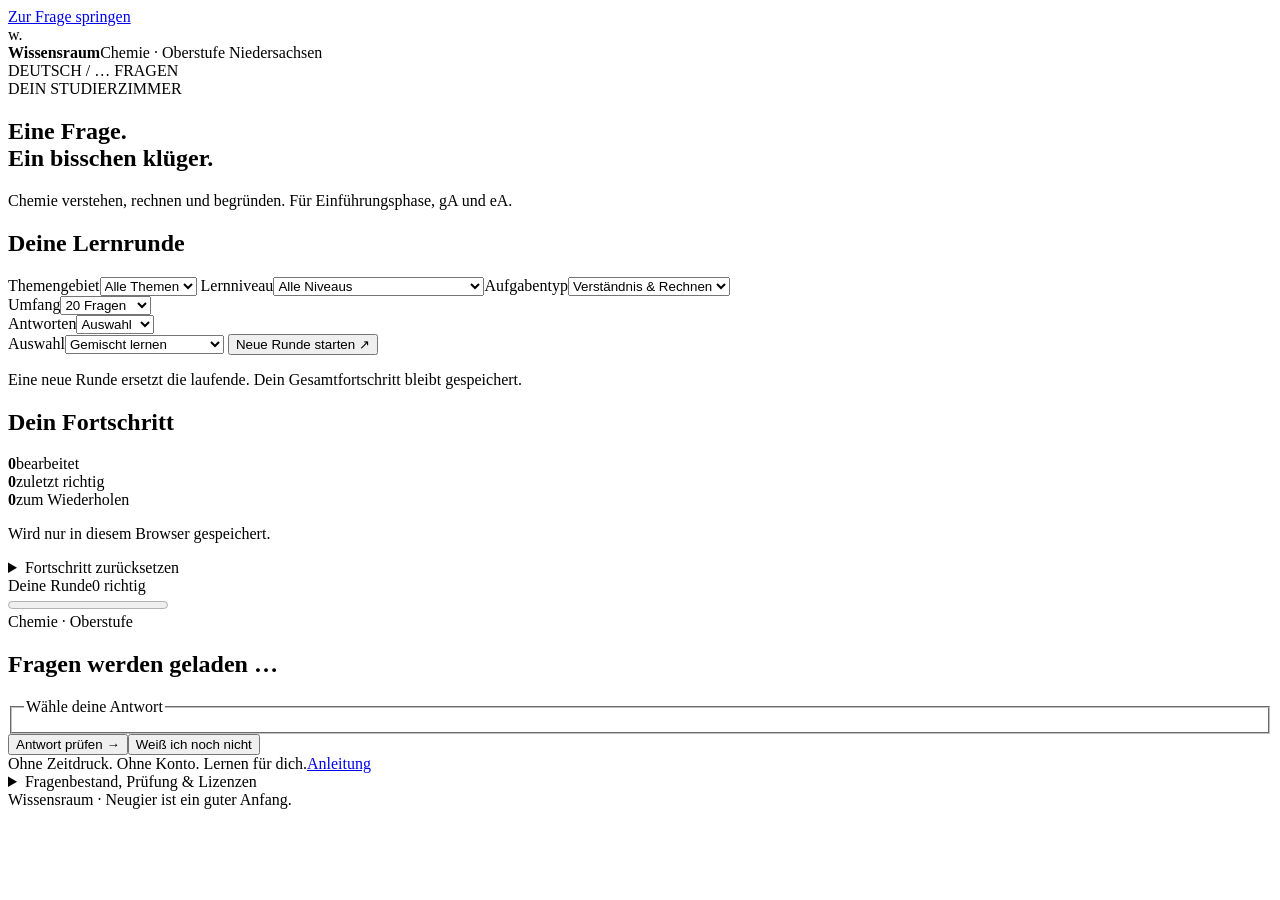
==== index.html @ 671491f4 "Organik überarbeiten: 120 neue Verständnisfragen und neutrale Überschriften 40 neue Struktur-/Reakti" ====
<!doctype html>
<html lang="de">
<head>
  <meta charset="utf-8">
  <meta name="viewport" content="width=device-width, initial-scale=1">
  <meta name="theme-color" content="#172e31">
  <meta name="description" content="2.000 Chemie-Übungsaufgaben für die Oberstufe in Niedersachsen. Direkt lernen, Antworten prüfen und Fehler wiederholen.">
  <title>Chemie-Oberstufen-Quiz · Niedersachsen</title>
  <link rel="icon" href="favicon.svg" type="image/svg+xml">
  <link rel="stylesheet" href="styles.css">
  <script defer src="questions.js"></script>
  <script defer src="engine.js"></script>
  <script defer src="app.js"></script>
</head>
<body>
  <a class="skip-link" href="#question">Zur Frage springen</a>
  <header class="masthead"><div class="brand"><span class="brand-mark" aria-hidden="true">w.</span><div><strong>Wissensraum</strong><span>Chemie · Oberstufe Niedersachsen</span></div></div><span class="edition">DEUTSCH <span aria-hidden="true">/</span> <span id="total-header">…</span> FRAGEN</span></header>
  <main class="layout">
    <aside class="sidebar" aria-label="Einstellungen und Lernfortschritt">
      <div class="eyebrow">DEIN STUDIERZIMMER</div><h1>Eine Frage.<br>Ein bisschen klüger.</h1>
      <p class="intro">Chemie verstehen, rechnen und begründen. Für Einführungsphase, gA und eA.</p>
      <form id="settings">
        <h2>Deine Lernrunde</h2>
        <label for="category">Themengebiet</label><select id="category" name="category"><option value="all">Alle Themen</option></select>
        <label for="level">Lernniveau</label><select id="level"><option value="all">Alle Niveaus</option><option value="E">Einführungsphase / Grundlagen</option><option value="gA">gA einschließlich Grundlagen</option><option value="eA">eA-Vertiefung</option></select><label for="kind">Aufgabentyp</label><select id="kind"><option value="all">Verständnis &amp; Rechnen</option><option value="Verständnis">Verständnis &amp; Struktur</option><option value="Rechenvariante">Rechenübungen</option></select><div class="settings-row"><div><label for="length">Umfang</label><select id="length"><option value="10">10 Fragen</option><option value="20" selected>20 Fragen</option><option value="50">50 Fragen</option><option value="all">Alle Fragen</option></select></div><div><label for="mode">Antworten</label><select id="mode"><option value="choice">Auswahl</option><option value="text">Eintippen</option></select></div></div>
        <label for="filter">Auswahl</label><select id="filter"><option value="all">Gemischt lernen</option><option value="unseen">Noch nicht beantwortet</option><option value="wrong">Fehler wiederholen</option></select>
        <button class="primary start" type="submit">Neue Runde starten <span aria-hidden="true">↗</span></button>
        <p class="small">Eine neue Runde ersetzt die laufende. Dein Gesamtfortschritt bleibt gespeichert.</p>
      </form>
      <section class="overall"><h2>Dein Fortschritt</h2><div class="stat-grid"><div><strong id="seen">0</strong><span>bearbeitet</span></div><div><strong id="mastered">0</strong><span>zuletzt richtig</span></div><div><strong id="mistakes">0</strong><span>zum Wiederholen</span></div></div><p class="small" id="storage-note">Wird nur in diesem Browser gespeichert.</p></section>
      <details class="reset"><summary>Fortschritt zurücksetzen</summary><p class="small">Löscht deine Antworten und die laufende Runde auf diesem Gerät.</p><button id="reset" type="button" class="text-button">Jetzt lokal zurücksetzen</button></details>
    </aside>
    <section class="workspace" aria-label="Quiz">
      <div class="round-bar"><span id="round-label">Deine Runde</span><span id="round-score">0 richtig</span></div>
      <progress id="round-progress" value="0" max="20" aria-label="Fortschritt dieser Runde"></progress>
      <p id="notice" role="status" class="notice" hidden></p>
      <article class="question-card" id="quiz-card">
        <div class="question-meta"><span class="topic-pill" id="topic">Chemie · Oberstufe</span><span class="question-number" id="number"></span></div>
        <p class="subtopic" id="subtopic" hidden></p>
        <h2 id="question" tabindex="-1">Fragen werden geladen …</h2>
        <form id="answer-form">
          <fieldset id="choices"><legend class="sr-only">Wähle deine Antwort</legend><div id="choice-list" class="choice-grid"></div></fieldset>
          <div id="text-answer" hidden><label for="answer">Deine Antwort</label><input id="answer" autocomplete="off" maxlength="500" placeholder="Was weißt du noch?" aria-describedby="matching-note"><p class="small" id="matching-note">Abgleich mit hinterlegten Antworten, keine KI-Bewertung. Gleichwertige Formulierungen kannst du nachträglich als richtig markieren.</p></div>
          <div class="answer-actions"><button class="primary" id="check" type="submit">Antwort prüfen <span aria-hidden="true">→</span></button><button id="reveal" class="quiet" type="button">Weiß ich noch nicht</button></div>
        </form>
        <section id="feedback" class="feedback" role="status" aria-live="polite" hidden><h3 id="feedback-title"></h3><p id="feedback-text"></p><p id="solution" class="solution"></p><button id="override" class="text-button" type="button" hidden>Meine Formulierung ist auch richtig</button></section>
        <details id="explanation" class="explanation" hidden><summary>Lösungsweg &amp; Themenbezug</summary><p id="explanation-text"></p><p id="source-links"></p><p class="small" id="source-note"></p></details>
        <div class="next-row" id="next-row" hidden><span class="small">In Ruhe nachlesen. Dann weiter.</span><button id="next" class="primary" type="button">Nächste Frage →</button></div>
      </article>
      <article class="question-card complete" id="complete" hidden><span class="completion-mark" aria-hidden="true">✓</span><p class="eyebrow">RUNDE ABGESCHLOSSEN</p><h2 id="complete-title" tabindex="-1">Gut, dass du dranbleibst.</h2><p id="complete-result"></p><div class="completion-actions"><button id="again" class="primary" type="button">Nächste Runde →</button><button id="repeat" class="quiet" type="button">Fehler dieser Runde üben</button></div></article>
      <div class="bottom-note"><span class="small">Ohne Zeitdruck. Ohne Konto. Lernen für dich.</span><a href="ANLEITUNG.html">Anleitung</a></div>
      <details class="about"><summary>Fragenbestand, Prüfung & Lizenzen</summary><div id="dataset-info"></div><p>Alle Fragen und Lösungen sind mitgeliefert. Beim Spielen werden keine externen Dienste abgefragt. Nur ein Klick auf einen Quellenlink öffnet die jeweilige Website.</p><p><a href="QUELLEN.md">Quellen und Lizenzhinweise</a> · <a href="PRUEFBERICHT.md">Umfang und Prüfgrenzen</a></p></details>
    </section>
  </main>
  <footer>Wissensraum <span aria-hidden="true">·</span> Neugier ist ein guter Anfang.</footer>
  <noscript><p class="notice">Bitte aktiviere JavaScript, um das Quiz zu spielen. Die App benötigt keine Installation.</p></noscript>
</body>
</html>
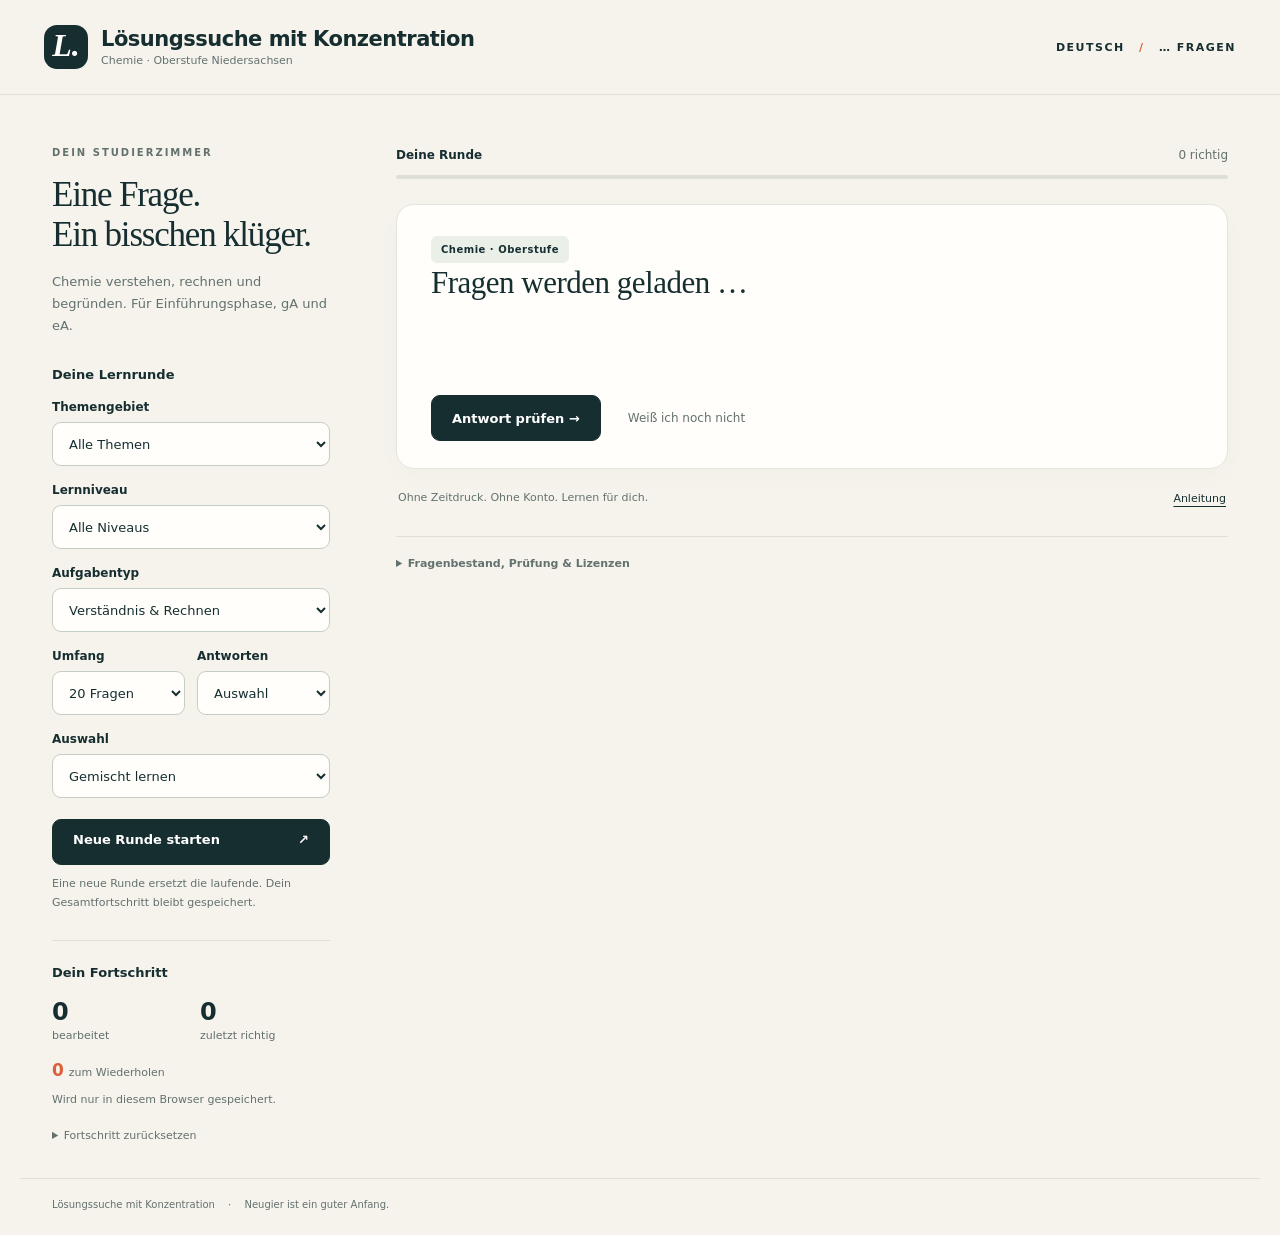
==== commit 604b690a: "Quiz in Lösungssuche mit Konzentration umbenennen" ====
--- a/index.html
+++ b/index.html
@@ -5,7 +5,7 @@
   <meta name="viewport" content="width=device-width, initial-scale=1">
   <meta name="theme-color" content="#172e31">
   <meta name="description" content="2.000 Chemie-Übungsaufgaben für die Oberstufe in Niedersachsen. Direkt lernen, Antworten prüfen und Fehler wiederholen.">
-  <title>Chemie-Oberstufen-Quiz · Niedersachsen</title>
+  <title>Lösungssuche mit Konzentration · Chemie</title>
   <link rel="icon" href="favicon.svg" type="image/svg+xml">
   <link rel="stylesheet" href="styles.css">
   <script defer src="questions.js"></script>
@@ -14,7 +14,7 @@
 </head>
 <body>
   <a class="skip-link" href="#question">Zur Frage springen</a>
-  <header class="masthead"><div class="brand"><span class="brand-mark" aria-hidden="true">w.</span><div><strong>Wissensraum</strong><span>Chemie · Oberstufe Niedersachsen</span></div></div><span class="edition">DEUTSCH <span aria-hidden="true">/</span> <span id="total-header">…</span> FRAGEN</span></header>
+  <header class="masthead"><div class="brand"><span class="brand-mark" aria-hidden="true">L.</span><div><strong>Lösungssuche mit Konzentration</strong><span>Chemie · Oberstufe Niedersachsen</span></div></div><span class="edition">DEUTSCH <span aria-hidden="true">/</span> <span id="total-header">…</span> FRAGEN</span></header>
   <main class="layout">
     <aside class="sidebar" aria-label="Einstellungen und Lernfortschritt">
       <div class="eyebrow">DEIN STUDIERZIMMER</div><h1>Eine Frage.<br>Ein bisschen klüger.</h1>
@@ -52,7 +52,7 @@
       <details class="about"><summary>Fragenbestand, Prüfung & Lizenzen</summary><div id="dataset-info"></div><p>Alle Fragen und Lösungen sind mitgeliefert. Beim Spielen werden keine externen Dienste abgefragt. Nur ein Klick auf einen Quellenlink öffnet die jeweilige Website.</p><p><a href="QUELLEN.md">Quellen und Lizenzhinweise</a> · <a href="PRUEFBERICHT.md">Umfang und Prüfgrenzen</a></p></details>
     </section>
   </main>
-  <footer>Wissensraum <span aria-hidden="true">·</span> Neugier ist ein guter Anfang.</footer>
+  <footer>Lösungssuche mit Konzentration <span aria-hidden="true">·</span> Neugier ist ein guter Anfang.</footer>
   <noscript><p class="notice">Bitte aktiviere JavaScript, um das Quiz zu spielen. Die App benötigt keine Installation.</p></noscript>
 </body>
 </html>
--- a/styles.css
+++ b/styles.css
@@ -0,0 +1,7 @@
+:root{color-scheme:light;--ink:#172e31;--muted:#63716f;--paper:#f5f3ec;--line:#dedfd5;--accent:#dc603e;--green:#176346;--red:#a33029;--white:#fffefa;font-family:Inter,ui-sans-serif,system-ui,-apple-system,BlinkMacSystemFont,"Segoe UI",sans-serif;color:var(--ink);background:var(--paper)}
+*{box-sizing:border-box}body{margin:0}button,input,select{font:inherit}button,select,summary{cursor:pointer}button,a,input,select,summary{-webkit-tap-highlight-color:transparent}button:focus-visible,a:focus-visible,select:focus-visible,input:focus-visible,summary:focus-visible{outline:3px solid var(--accent);outline-offset:4px}button{min-height:46px}button:disabled{cursor:default}a{color:var(--ink);text-underline-offset:4px}a:hover{color:var(--accent)}[hidden]{display:none!important}.masthead{max-width:1340px;margin:auto;display:flex;align-items:center;justify-content:space-between;padding:25px 44px;border-bottom:1px solid var(--line)}.brand{display:flex;align-items:center;gap:13px}.brand-mark{width:44px;height:44px;background:var(--ink);color:var(--white);border-radius:13px;font:italic bold 32px Georgia,serif;text-align:center;padding-top:2px}.brand strong{display:block;font-size:21px;letter-spacing:-.5px}.brand div>span{display:block;font-size:11px;color:var(--muted);margin-top:3px}.edition{font-size:11px;letter-spacing:1.5px;font-weight:650}.edition>span[aria-hidden]{color:var(--accent);margin:0 9px}.layout{max-width:1240px;display:grid;grid-template-columns:278px minmax(0,1fr);gap:66px;margin:52px auto 36px;padding:0 32px}.eyebrow{font-size:10px;letter-spacing:2px;font-weight:700;color:var(--muted)}h1{font:normal 35px/1.13 Georgia,serif;letter-spacing:-1.2px;margin:17px 0}.intro{font-size:13px;line-height:1.7;color:var(--muted);margin-bottom:30px}h2{margin:0}#settings h2,.overall h2{font-size:13px;margin:0 0 18px}label{font-size:12px;font-weight:600;display:block;margin:17px 0 8px}select,input{color:var(--ink);border:1px solid #c5cec4;background:var(--white);border-radius:9px;min-height:44px;padding:10px 12px;width:100%;font-size:13px}select{padding-right:22px}input{font-size:17px;min-height:55px}.settings-row{display:grid;grid-template-columns:1fr 1fr;gap:12px}.settings-row>div{min-width:0}.primary{background:var(--ink);color:white;border:1px solid var(--ink);border-radius:9px;padding:12px 20px;font-size:13px;font-weight:650;transition:background .15s}.primary:hover:not(:disabled){background:#2d4b4b}.primary:disabled{opacity:.45}.start{display:flex;width:100%;justify-content:space-between;margin-top:21px}.small{font-size:11px;line-height:1.65;color:var(--muted)}#settings .small{margin:10px 0}.overall{border-top:1px solid var(--line);margin-top:28px;padding-top:24px}.stat-grid{display:grid;grid-template-columns:1fr 1fr;gap:18px}.stat-grid div:last-child{grid-column:1/-1}.stat-grid strong{font-size:24px;display:block;font-weight:550}.stat-grid span{font-size:11px;color:var(--muted);display:block;margin-top:3px}.stat-grid div:last-child strong{display:inline-block;font-size:17px;margin-right:5px;color:var(--accent)}.stat-grid div:last-child span{display:inline}.reset{font-size:11px;color:var(--muted);margin-top:20px}.reset button{font-size:11px}.workspace{min-width:0}.round-bar{display:flex;justify-content:space-between;font-size:12px;margin:1px 0 13px}.round-bar span:first-child{font-weight:600}.round-bar span:last-child{color:var(--muted)}progress{display:block;width:100%;height:4px;border:0;border-radius:8px;overflow:hidden;background:#dedfd5;accent-color:var(--accent);margin-bottom:25px}progress::-webkit-progress-bar{background:#dedfd5}progress::-webkit-progress-value{background:var(--accent)}progress::-moz-progress-bar{background:var(--accent)}.question-card{background:var(--white);border:1px solid #e4e5dc;border-radius:18px;padding:31px 34px 27px;box-shadow:0 8px 28px #172e3105}.question-meta{display:flex;align-items:center;justify-content:space-between;gap:14px}.topic-pill{font-size:10px;font-weight:650;letter-spacing:.5px;background:#eaf0e8;border-radius:6px;padding:8px 10px}.question-number{font-size:11px;color:var(--muted)}.subtopic{font-size:11px;color:var(--muted);margin:25px 0 12px}#question{font:normal 31px/1.3 Georgia,serif;letter-spacing:-.5px;overflow-wrap:anywhere;margin:0 0 30px;min-height:78px}fieldset{margin:0;padding:0;border:0}.choice-grid{display:grid;grid-template-columns:1fr 1fr;gap:12px}.choice{position:relative;margin:0;display:flex;gap:12px;align-items:center;padding:15px 13px;border:1px solid var(--line);border-radius:10px;font-size:13px;line-height:1.45;min-height:70px;cursor:pointer;font-weight:450;overflow-wrap:anywhere}.choice input{position:absolute;width:1px;height:1px;min-height:0;opacity:0}.choice:has(input:focus-visible){outline:3px solid var(--accent);outline-offset:3px}.choice:hover:has(input:not(:disabled)){border-color:var(--ink);background:#f6f7f2}.choice:has(input:checked){border-color:var(--ink);background:#edf2ed}.choice-letter{flex:0 0 27px;display:grid;place-items:center;width:27px;height:27px;border:1px solid #d8dfd6;border-radius:6px;font-size:11px;color:var(--muted);font-weight:650}.choice:has(input:checked) .choice-letter{background:var(--ink);border-color:var(--ink);color:white}.choice.correct{border-color:#77ab85;background:#edf7ee}.choice.incorrect{border-color:#d5968a;background:#fff1eb}.choice:has(input:disabled){cursor:default}.answer-actions{display:flex;align-items:center;gap:18px;margin-top:24px}.quiet{background:transparent;border:1px solid transparent;padding:11px 8px;color:var(--muted);font-size:12px;border-radius:8px}.quiet:hover{color:var(--ink);background:#f0f1e9}.feedback{margin-top:24px;border-radius:10px;padding:18px 20px;background:#edf7ee;border:1px solid #d3e8d3}.feedback.wrong{background:#fff2ea;border-color:#eed0c0}.feedback h3{font-size:15px;margin:0 0 6px;color:var(--green)}.feedback.wrong h3{color:var(--red)}.feedback p{font-size:12px;line-height:1.6;margin:4px 0}.feedback .solution{font-size:18px;line-height:1.5;color:var(--ink);font-weight:600}.text-button{background:none;border:0;text-decoration:underline;text-underline-offset:3px;color:var(--ink);font-size:12px;padding:8px 0}.explanation{border-top:1px solid var(--line);margin-top:21px;padding-top:17px;font-size:12px;line-height:1.7}.explanation summary{font-weight:600}.explanation p{overflow-wrap:anywhere;white-space:pre-line}.explanation a{margin-right:14px}.next-row{display:flex;align-items:center;justify-content:space-between;gap:12px;margin-top:20px}.bottom-note{display:flex;justify-content:space-between;align-items:center;gap:16px;margin:20px 2px}.bottom-note a{font-size:11px}.about{border-top:1px solid var(--line);margin-top:29px;padding:18px 0;font-size:11px;line-height:1.7;color:var(--muted)}.about summary{font-weight:600}.about p{max-width:70ch}.notice{border:1px solid #e7c394;border-radius:9px;background:#fff5e5;padding:14px;font-size:13px;line-height:1.5}.complete{text-align:center;padding:50px 28px}.complete h2{font:normal 34px Georgia,serif;margin:20px 0}.complete p{font-size:14px;line-height:1.7}.complete .eyebrow{font-size:10px}.completion-mark{display:grid;place-items:center;width:66px;height:66px;margin:0 auto 23px;background:#e3eddc;color:var(--green);font-size:30px;border-radius:50%}.completion-actions{display:flex;justify-content:center;flex-wrap:wrap;gap:12px;margin-top:27px}footer{max-width:1240px;padding:20px 32px 25px;margin:auto;font-size:10px;color:var(--muted);border-top:1px solid var(--line)}footer span{margin:0 10px}.sr-only,.skip-link:not(:focus){position:absolute;width:1px;height:1px;padding:0;margin:-1px;overflow:hidden;clip:rect(0,0,0,0);white-space:nowrap;border:0}.skip-link:focus{position:absolute;top:8px;left:8px;padding:10px;background:white;z-index:9}
+@media(min-width:1400px){.layout{margin-top:65px}.question-card{padding:38px 40px}}@media(max-width:950px){.layout{gap:28px;grid-template-columns:240px minmax(0,1fr);padding:0 24px}.question-card{padding:25px}.choice-grid{grid-template-columns:1fr}#question{font-size:28px}.masthead{padding:22px 25px}}@media(max-width:700px){.masthead{padding:17px 18px}.brand strong{font-size:19px}.edition{font-size:9px;max-width:100px;text-align:right;line-height:1.7;letter-spacing:.5px}.layout{display:flex;flex-direction:column;gap:26px;margin:26px auto;padding:0 16px}.workspace{order:0}.sidebar{order:1;border-top:1px solid var(--line);padding:27px 7px 0}.sidebar .eyebrow,.sidebar h1,.sidebar .intro{display:none}.question-card{padding:23px 20px;border-radius:14px}.question-meta{gap:8px}.topic-pill{font-size:9px}#question{font-size:27px;min-height:0;margin-bottom:24px}.subtopic{margin-top:22px}.choice{min-height:58px}.choice-grid{gap:10px}.answer-actions{gap:9px;justify-content:space-between}.primary{padding:12px 15px}.next-row>.small{max-width:130px}.overall .stat-grid{grid-template-columns:1fr 1fr 1fr;gap:12px}.stat-grid div:last-child{grid-column:auto}.stat-grid div:last-child strong{display:block;font-size:24px}.stat-grid div:last-child span{display:block}.bottom-note{align-items:flex-start}.about{margin-top:20px}.settings-row{grid-template-columns:1fr 1fr}footer{margin:0 16px;padding:20px 0}.complete h2{font-size:29px}}
+@media(prefers-reduced-motion:reduce){*{scroll-behavior:auto!important;transition:none!important}}
+
+/* Allow the full quiz name to wrap on narrow screens. */
+.masthead{gap:18px}.brand{min-width:0}.brand-mark{flex-shrink:0}.brand strong{overflow-wrap:anywhere}.edition{flex-shrink:0}@media(max-width:700px){.brand strong{font-size:17px}.masthead{gap:12px}.edition{max-width:76px}}
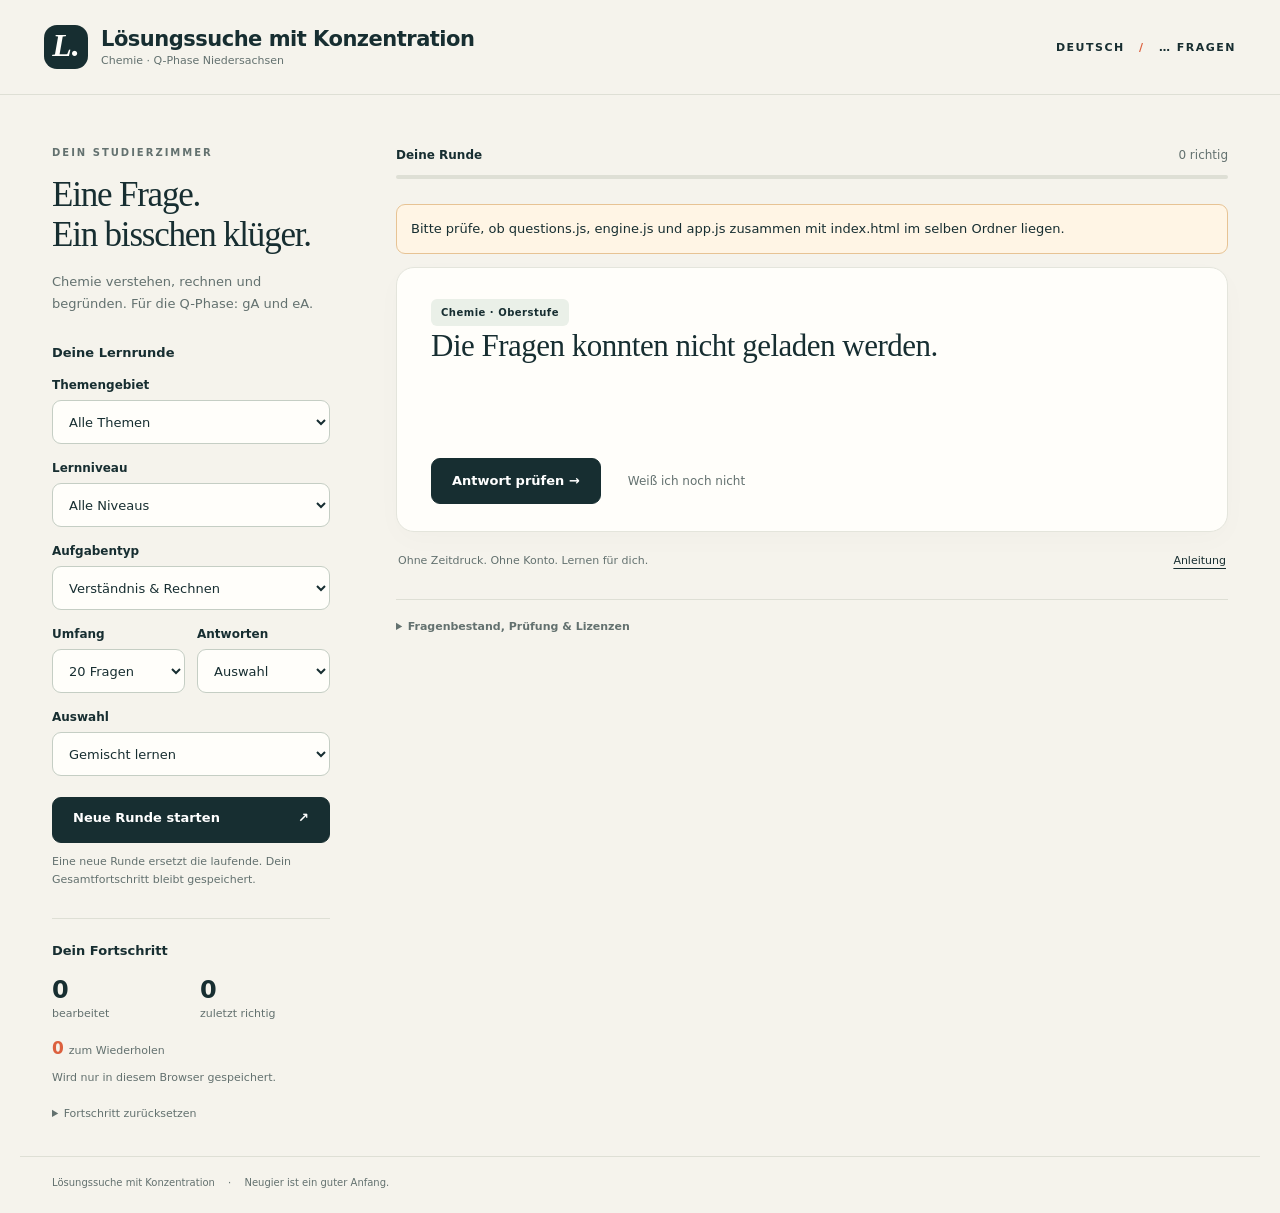
==== commit a527cb05: "Q-Phase: Halbjahre und 200 Naturstoff-/Nanofragen Themenauswahl mit Halbjahr 1–4 nach Kursplan. Stof" ====
--- a/index.html
+++ b/index.html
@@ -4,7 +4,7 @@
   <meta charset="utf-8">
   <meta name="viewport" content="width=device-width, initial-scale=1">
   <meta name="theme-color" content="#172e31">
-  <meta name="description" content="2.000 Chemie-Übungsaufgaben für die Oberstufe in Niedersachsen. Direkt lernen, Antworten prüfen und Fehler wiederholen.">
+  <meta name="description" content="2.000 Chemie-Übungsaufgaben für die Q-Phase in Niedersachsen. Direkt lernen, Antworten prüfen und Fehler wiederholen.">
   <title>Lösungssuche mit Konzentration · Chemie</title>
   <link rel="icon" href="favicon.svg" type="image/svg+xml">
   <link rel="stylesheet" href="styles.css">
@@ -14,15 +14,15 @@
 </head>
 <body>
   <a class="skip-link" href="#question">Zur Frage springen</a>
-  <header class="masthead"><div class="brand"><span class="brand-mark" aria-hidden="true">L.</span><div><strong>Lösungssuche mit Konzentration</strong><span>Chemie · Oberstufe Niedersachsen</span></div></div><span class="edition">DEUTSCH <span aria-hidden="true">/</span> <span id="total-header">…</span> FRAGEN</span></header>
+  <header class="masthead"><div class="brand"><span class="brand-mark" aria-hidden="true">L.</span><div><strong>Lösungssuche mit Konzentration</strong><span>Chemie · Q-Phase Niedersachsen</span></div></div><span class="edition">DEUTSCH <span aria-hidden="true">/</span> <span id="total-header">…</span> FRAGEN</span></header>
   <main class="layout">
     <aside class="sidebar" aria-label="Einstellungen und Lernfortschritt">
       <div class="eyebrow">DEIN STUDIERZIMMER</div><h1>Eine Frage.<br>Ein bisschen klüger.</h1>
-      <p class="intro">Chemie verstehen, rechnen und begründen. Für Einführungsphase, gA und eA.</p>
+      <p class="intro">Chemie verstehen, rechnen und begründen. Für die Q-Phase: gA und eA.</p>
       <form id="settings">
         <h2>Deine Lernrunde</h2>
         <label for="category">Themengebiet</label><select id="category" name="category"><option value="all">Alle Themen</option></select>
-        <label for="level">Lernniveau</label><select id="level"><option value="all">Alle Niveaus</option><option value="E">Einführungsphase / Grundlagen</option><option value="gA">gA einschließlich Grundlagen</option><option value="eA">eA-Vertiefung</option></select><label for="kind">Aufgabentyp</label><select id="kind"><option value="all">Verständnis &amp; Rechnen</option><option value="Verständnis">Verständnis &amp; Struktur</option><option value="Rechenvariante">Rechenübungen</option></select><div class="settings-row"><div><label for="length">Umfang</label><select id="length"><option value="10">10 Fragen</option><option value="20" selected>20 Fragen</option><option value="50">50 Fragen</option><option value="all">Alle Fragen</option></select></div><div><label for="mode">Antworten</label><select id="mode"><option value="choice">Auswahl</option><option value="text">Eintippen</option></select></div></div>
+        <label for="level">Lernniveau</label><select id="level"><option value="all">Alle Niveaus</option><option value="E">Grundlagen für die Q-Phase</option><option value="gA">gA einschließlich Grundlagen</option><option value="eA">eA-Vertiefung</option></select><label for="kind">Aufgabentyp</label><select id="kind"><option value="all">Verständnis &amp; Rechnen</option><option value="Verständnis">Verständnis &amp; Struktur</option><option value="Rechenvariante">Rechenübungen</option></select><div class="settings-row"><div><label for="length">Umfang</label><select id="length"><option value="10">10 Fragen</option><option value="20" selected>20 Fragen</option><option value="50">50 Fragen</option><option value="all">Alle Fragen</option></select></div><div><label for="mode">Antworten</label><select id="mode"><option value="choice">Auswahl</option><option value="text">Eintippen</option></select></div></div>
         <label for="filter">Auswahl</label><select id="filter"><option value="all">Gemischt lernen</option><option value="unseen">Noch nicht beantwortet</option><option value="wrong">Fehler wiederholen</option></select>
         <button class="primary start" type="submit">Neue Runde starten <span aria-hidden="true">↗</span></button>
         <p class="small">Eine neue Runde ersetzt die laufende. Dein Gesamtfortschritt bleibt gespeichert.</p>
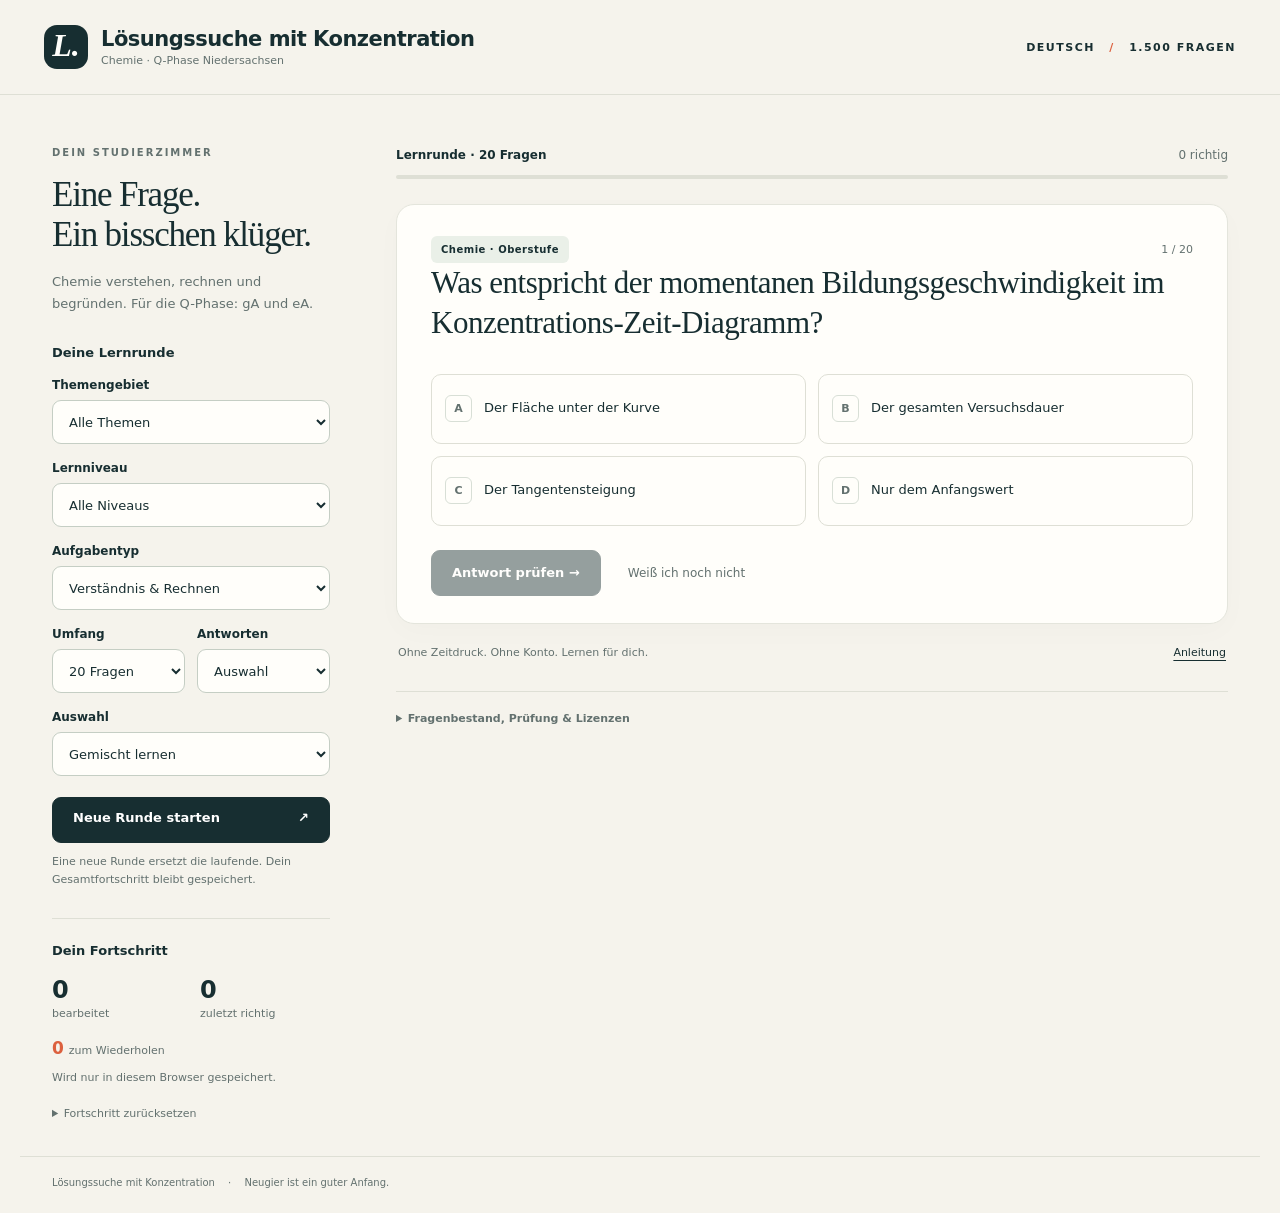
==== commit e749f1a5: "Reduce repeated question patterns; curate 150 questions per topic Review all 2000 previous questions" ====
--- a/index.html
+++ b/index.html
@@ -4,7 +4,7 @@
   <meta charset="utf-8">
   <meta name="viewport" content="width=device-width, initial-scale=1">
   <meta name="theme-color" content="#172e31">
-  <meta name="description" content="2.000 Chemie-Übungsaufgaben für die Q-Phase in Niedersachsen. Direkt lernen, Antworten prüfen und Fehler wiederholen.">
+  <meta name="description" content="1.500 Chemie-Übungsaufgaben für die Q-Phase in Niedersachsen. Direkt lernen, Antworten prüfen und Fehler wiederholen.">
   <title>Lösungssuche mit Konzentration · Chemie</title>
   <link rel="icon" href="favicon.svg" type="image/svg+xml">
   <link rel="stylesheet" href="styles.css">
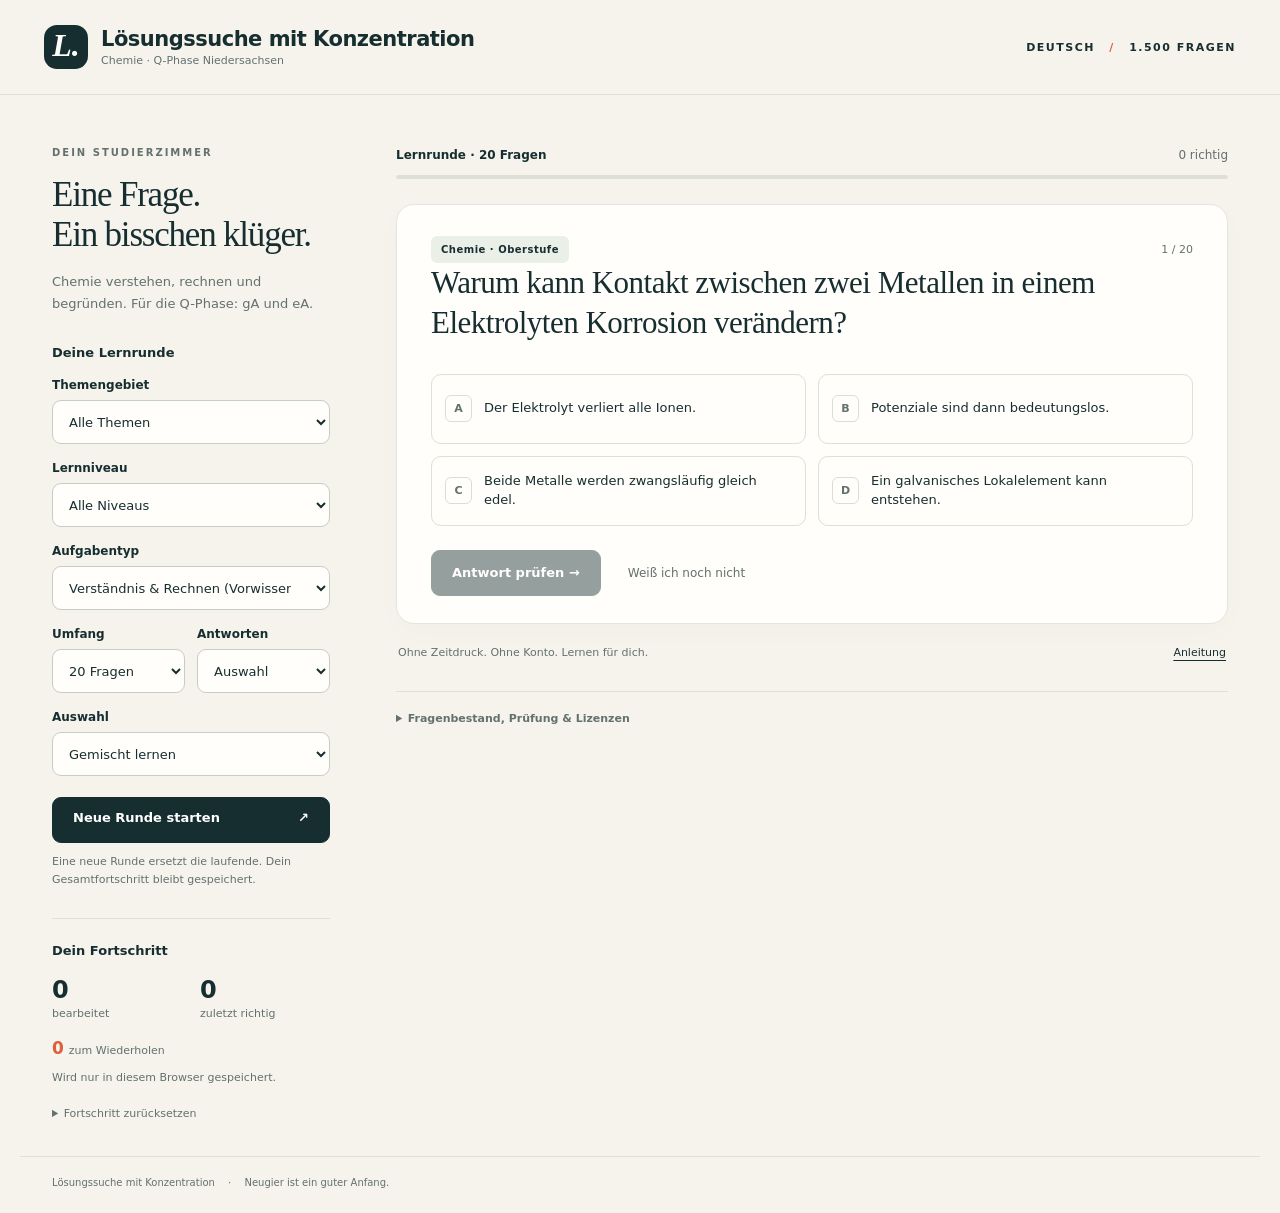
==== commit f264ebf6: "Clarify semester and prior-knowledge labels" ====
--- a/index.html
+++ b/index.html
@@ -22,7 +22,7 @@
       <form id="settings">
         <h2>Deine Lernrunde</h2>
         <label for="category">Themengebiet</label><select id="category" name="category"><option value="all">Alle Themen</option></select>
-        <label for="level">Lernniveau</label><select id="level"><option value="all">Alle Niveaus</option><option value="E">Grundlagen für die Q-Phase</option><option value="gA">gA einschließlich Grundlagen</option><option value="eA">eA-Vertiefung</option></select><label for="kind">Aufgabentyp</label><select id="kind"><option value="all">Verständnis &amp; Rechnen</option><option value="Verständnis">Verständnis &amp; Struktur</option><option value="Rechenvariante">Rechenübungen</option></select><div class="settings-row"><div><label for="length">Umfang</label><select id="length"><option value="10">10 Fragen</option><option value="20" selected>20 Fragen</option><option value="50">50 Fragen</option><option value="all">Alle Fragen</option></select></div><div><label for="mode">Antworten</label><select id="mode"><option value="choice">Auswahl</option><option value="text">Eintippen</option></select></div></div>
+        <label for="level">Lernniveau</label><select id="level"><option value="all">Alle Niveaus</option><option value="E">Grundlagen für die Q-Phase</option><option value="gA">gA einschließlich Grundlagen</option><option value="eA">eA-Vertiefung</option></select><label for="kind">Aufgabentyp</label><select id="kind"><option value="all">Verständnis &amp; Rechnen (Vorwissen anwenden)</option><option value="Verständnis">Verständnis &amp; Struktur</option><option value="Rechenvariante">Rechenübungen</option></select><div class="settings-row"><div><label for="length">Umfang</label><select id="length"><option value="10">10 Fragen</option><option value="20" selected>20 Fragen</option><option value="50">50 Fragen</option><option value="all">Alle Fragen</option></select></div><div><label for="mode">Antworten</label><select id="mode"><option value="choice">Auswahl</option><option value="text">Eintippen</option></select></div></div>
         <label for="filter">Auswahl</label><select id="filter"><option value="all">Gemischt lernen</option><option value="unseen">Noch nicht beantwortet</option><option value="wrong">Fehler wiederholen</option></select>
         <button class="primary start" type="submit">Neue Runde starten <span aria-hidden="true">↗</span></button>
         <p class="small">Eine neue Runde ersetzt die laufende. Dein Gesamtfortschritt bleibt gespeichert.</p>
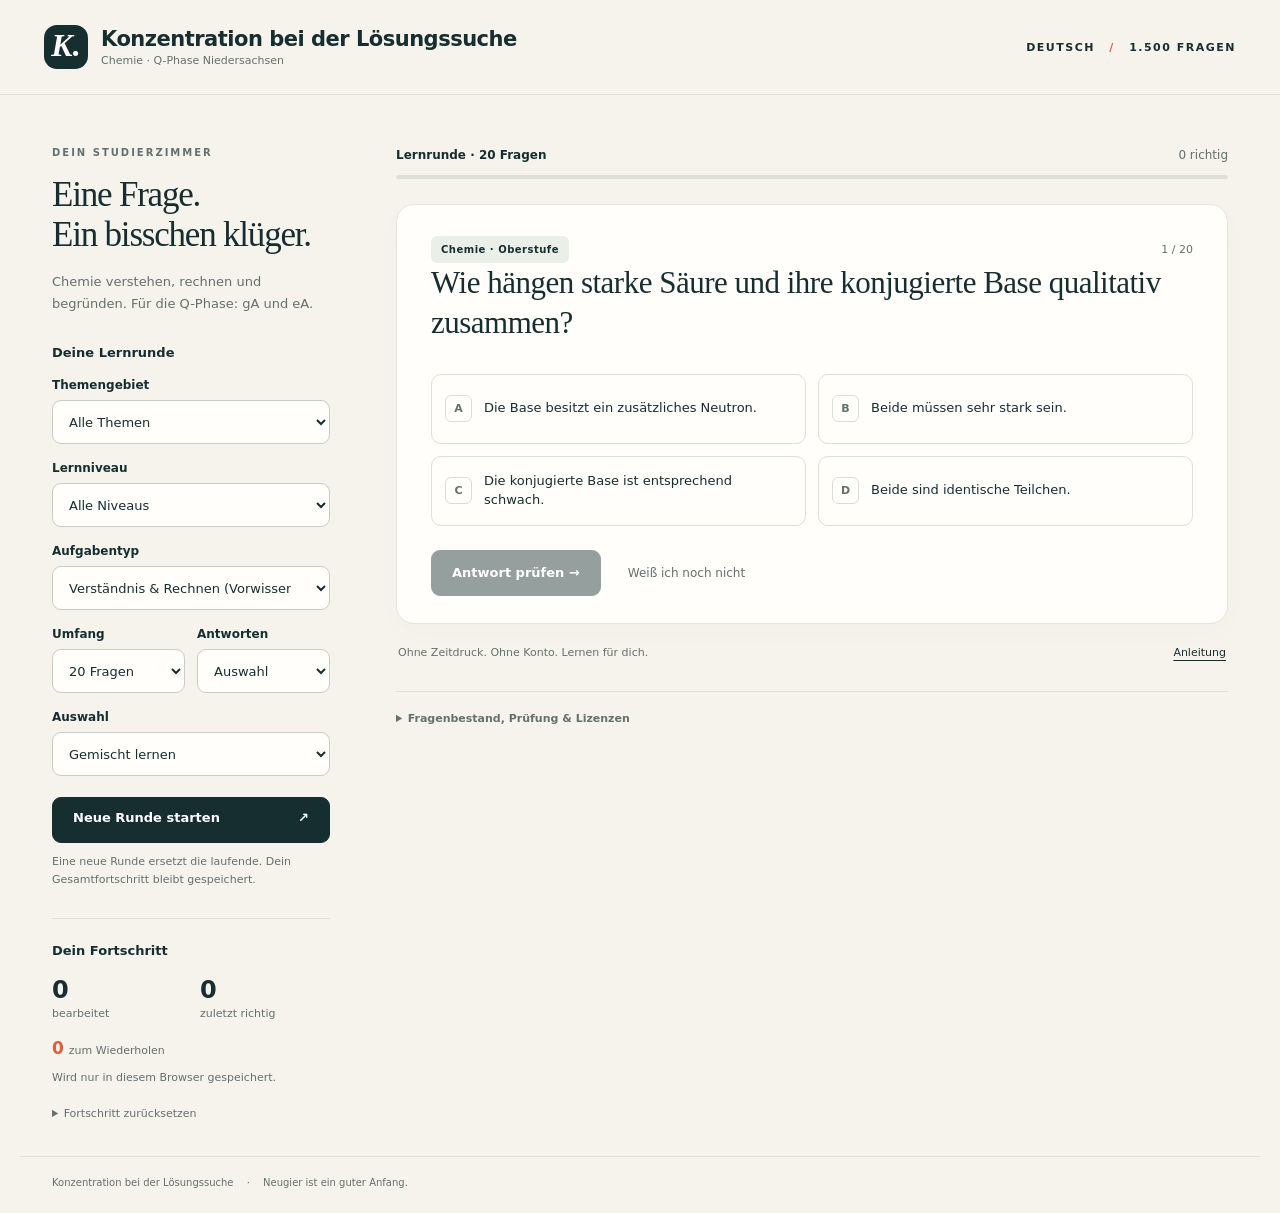
==== commit 9fe3dc37: "Rename to Konzentration bei der Lösungssuche" ====
--- a/index.html
+++ b/index.html
@@ -5,7 +5,7 @@
   <meta name="viewport" content="width=device-width, initial-scale=1">
   <meta name="theme-color" content="#172e31">
   <meta name="description" content="1.500 Chemie-Übungsaufgaben für die Q-Phase in Niedersachsen. Direkt lernen, Antworten prüfen und Fehler wiederholen.">
-  <title>Lösungssuche mit Konzentration · Chemie</title>
+  <title>Konzentration bei der Lösungssuche · Chemie</title>
   <link rel="icon" href="favicon.svg" type="image/svg+xml">
   <link rel="stylesheet" href="styles.css">
   <script defer src="questions.js"></script>
@@ -14,7 +14,7 @@
 </head>
 <body>
   <a class="skip-link" href="#question">Zur Frage springen</a>
-  <header class="masthead"><div class="brand"><span class="brand-mark" aria-hidden="true">L.</span><div><strong>Lösungssuche mit Konzentration</strong><span>Chemie · Q-Phase Niedersachsen</span></div></div><span class="edition">DEUTSCH <span aria-hidden="true">/</span> <span id="total-header">…</span> FRAGEN</span></header>
+  <header class="masthead"><div class="brand"><span class="brand-mark" aria-hidden="true">K.</span><div><strong>Konzentration bei der Lösungssuche</strong><span>Chemie · Q-Phase Niedersachsen</span></div></div><span class="edition">DEUTSCH <span aria-hidden="true">/</span> <span id="total-header">…</span> FRAGEN</span></header>
   <main class="layout">
     <aside class="sidebar" aria-label="Einstellungen und Lernfortschritt">
       <div class="eyebrow">DEIN STUDIERZIMMER</div><h1>Eine Frage.<br>Ein bisschen klüger.</h1>
@@ -52,7 +52,7 @@
       <details class="about"><summary>Fragenbestand, Prüfung & Lizenzen</summary><div id="dataset-info"></div><p>Alle Fragen und Lösungen sind mitgeliefert. Beim Spielen werden keine externen Dienste abgefragt. Nur ein Klick auf einen Quellenlink öffnet die jeweilige Website.</p><p><a href="QUELLEN.md">Quellen und Lizenzhinweise</a> · <a href="PRUEFBERICHT.md">Umfang und Prüfgrenzen</a></p></details>
     </section>
   </main>
-  <footer>Lösungssuche mit Konzentration <span aria-hidden="true">·</span> Neugier ist ein guter Anfang.</footer>
+  <footer>Konzentration bei der Lösungssuche <span aria-hidden="true">·</span> Neugier ist ein guter Anfang.</footer>
   <noscript><p class="notice">Bitte aktiviere JavaScript, um das Quiz zu spielen. Die App benötigt keine Installation.</p></noscript>
 </body>
 </html>
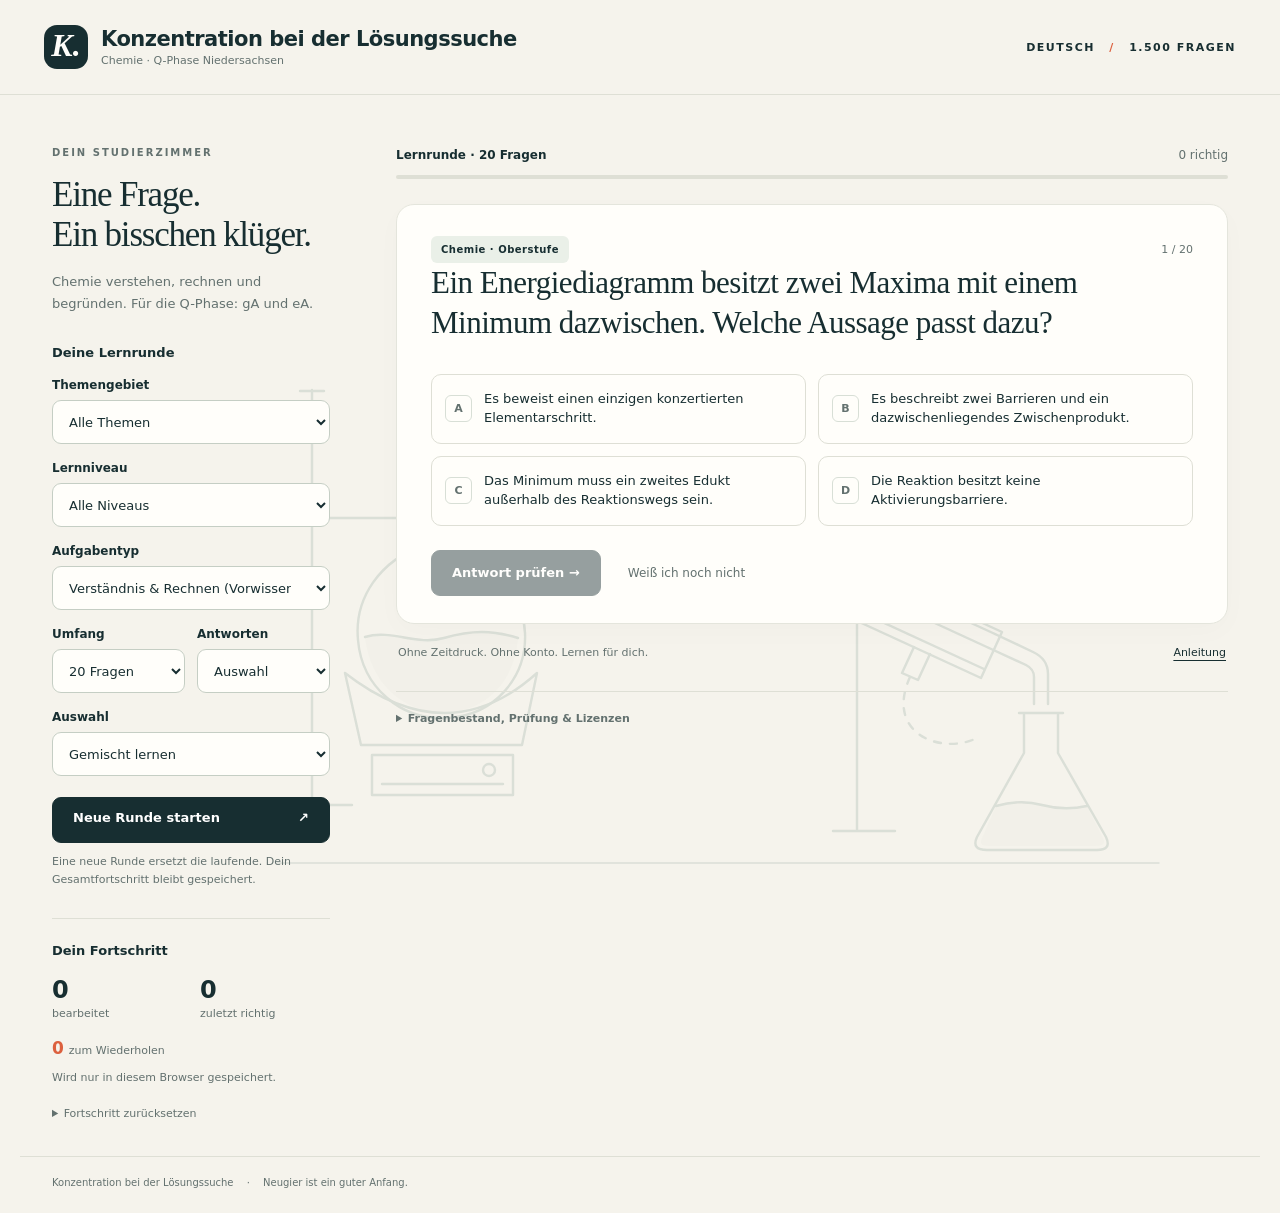
==== commit 02e17f8d: "Add subtle distillation apparatus background" ====
--- a/index.html
+++ b/index.html
@@ -7,7 +7,7 @@
   <meta name="description" content="1.500 Chemie-Übungsaufgaben für die Q-Phase in Niedersachsen. Direkt lernen, Antworten prüfen und Fehler wiederholen.">
   <title>Konzentration bei der Lösungssuche · Chemie</title>
   <link rel="icon" href="favicon.svg" type="image/svg+xml">
-  <link rel="stylesheet" href="styles.css">
+  <link rel="stylesheet" href="styles.css?v=distillation-20261007">
   <script defer src="questions.js"></script>
   <script defer src="engine.js"></script>
   <script defer src="app.js"></script>
--- a/styles.css
+++ b/styles.css
@@ -5,3 +5,9 @@
 
 /* Allow the full quiz name to wrap on narrow screens. */
 .masthead{gap:18px}.brand{min-width:0}.brand-mark{flex-shrink:0}.brand strong{overflow-wrap:anywhere}.edition{flex-shrink:0}@media(max-width:700px){.brand strong{font-size:17px}.masthead{gap:12px}.edition{max-width:76px}}
+
+/* Decorative glass apparatus: outside the reading surface, without interaction. */
+body{position:relative;isolation:isolate;min-height:100vh}
+body::before{content:"";position:fixed;inset:0;z-index:-1;pointer-events:none;background:url("distillation.svg") no-repeat right bottom;background-size:min(1100px,92vw) auto;opacity:.16}
+@media(max-width:700px){body::before{background-size:760px auto;background-position:60% bottom;opacity:.11}}
+@media print{body::before{display:none}}
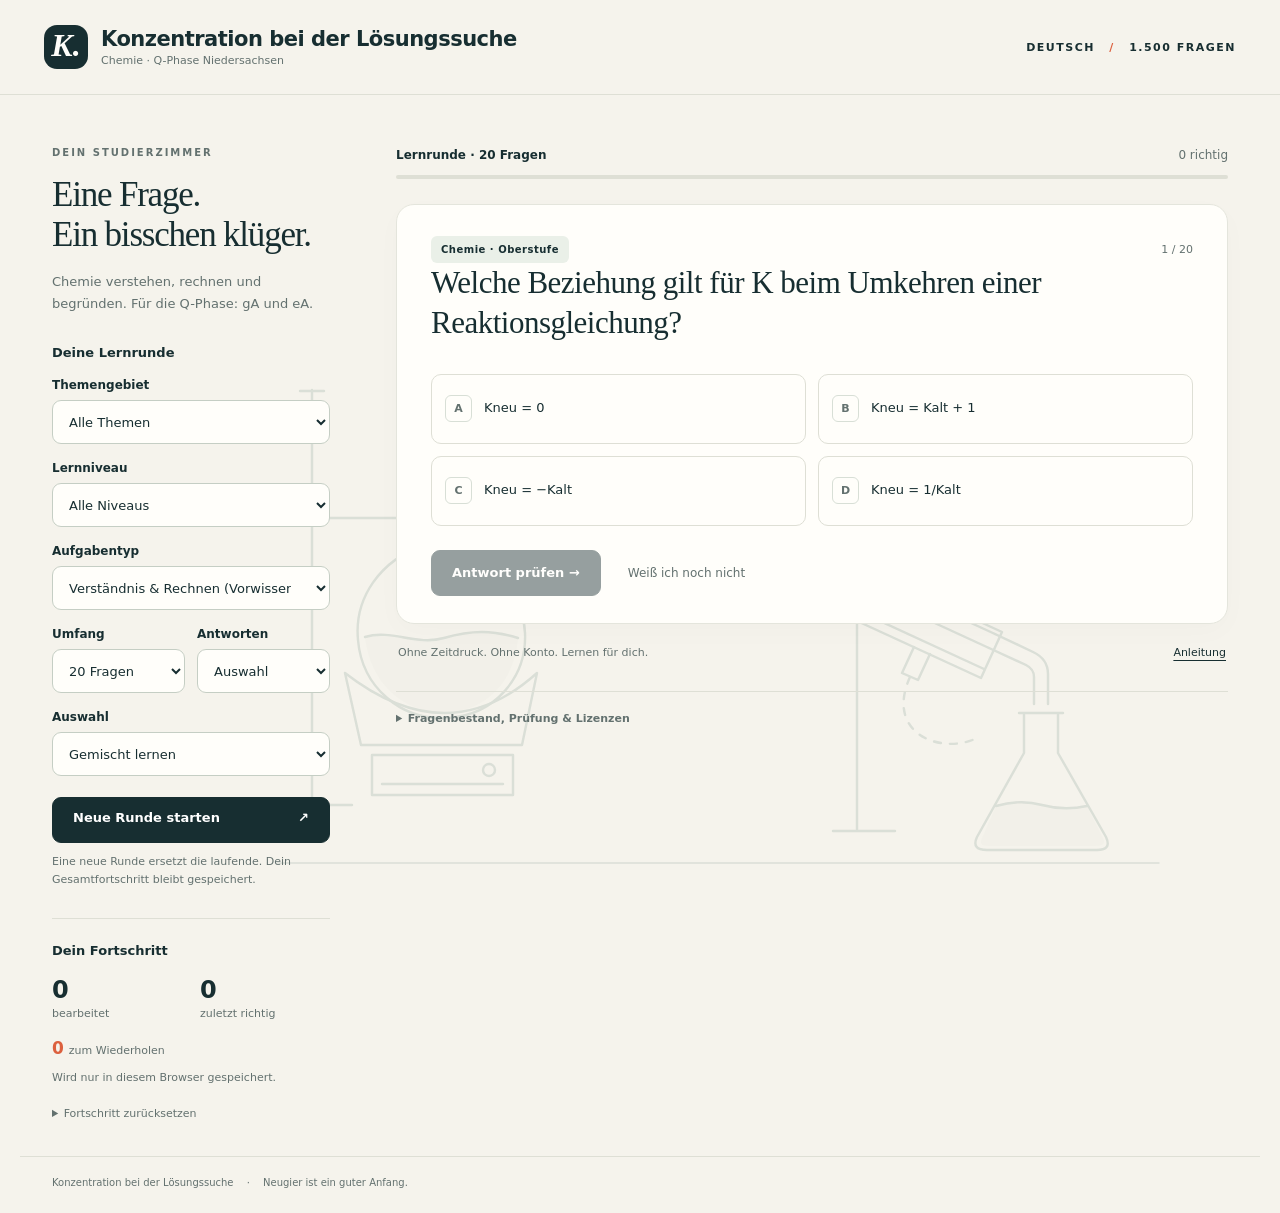
==== commit ad67ea6f: "Refine chemistry questions and answer alternatives Review all 1500 records. Refine 637 numerical opt" ====
--- a/index.html
+++ b/index.html
@@ -8,7 +8,7 @@
   <title>Konzentration bei der Lösungssuche · Chemie</title>
   <link rel="icon" href="favicon.svg" type="image/svg+xml">
   <link rel="stylesheet" href="styles.css?v=distillation-20261007">
-  <script defer src="questions.js"></script>
+  <script defer src="questions.js?v=quality-20261007"></script>
   <script defer src="engine.js"></script>
   <script defer src="app.js"></script>
 </head>
